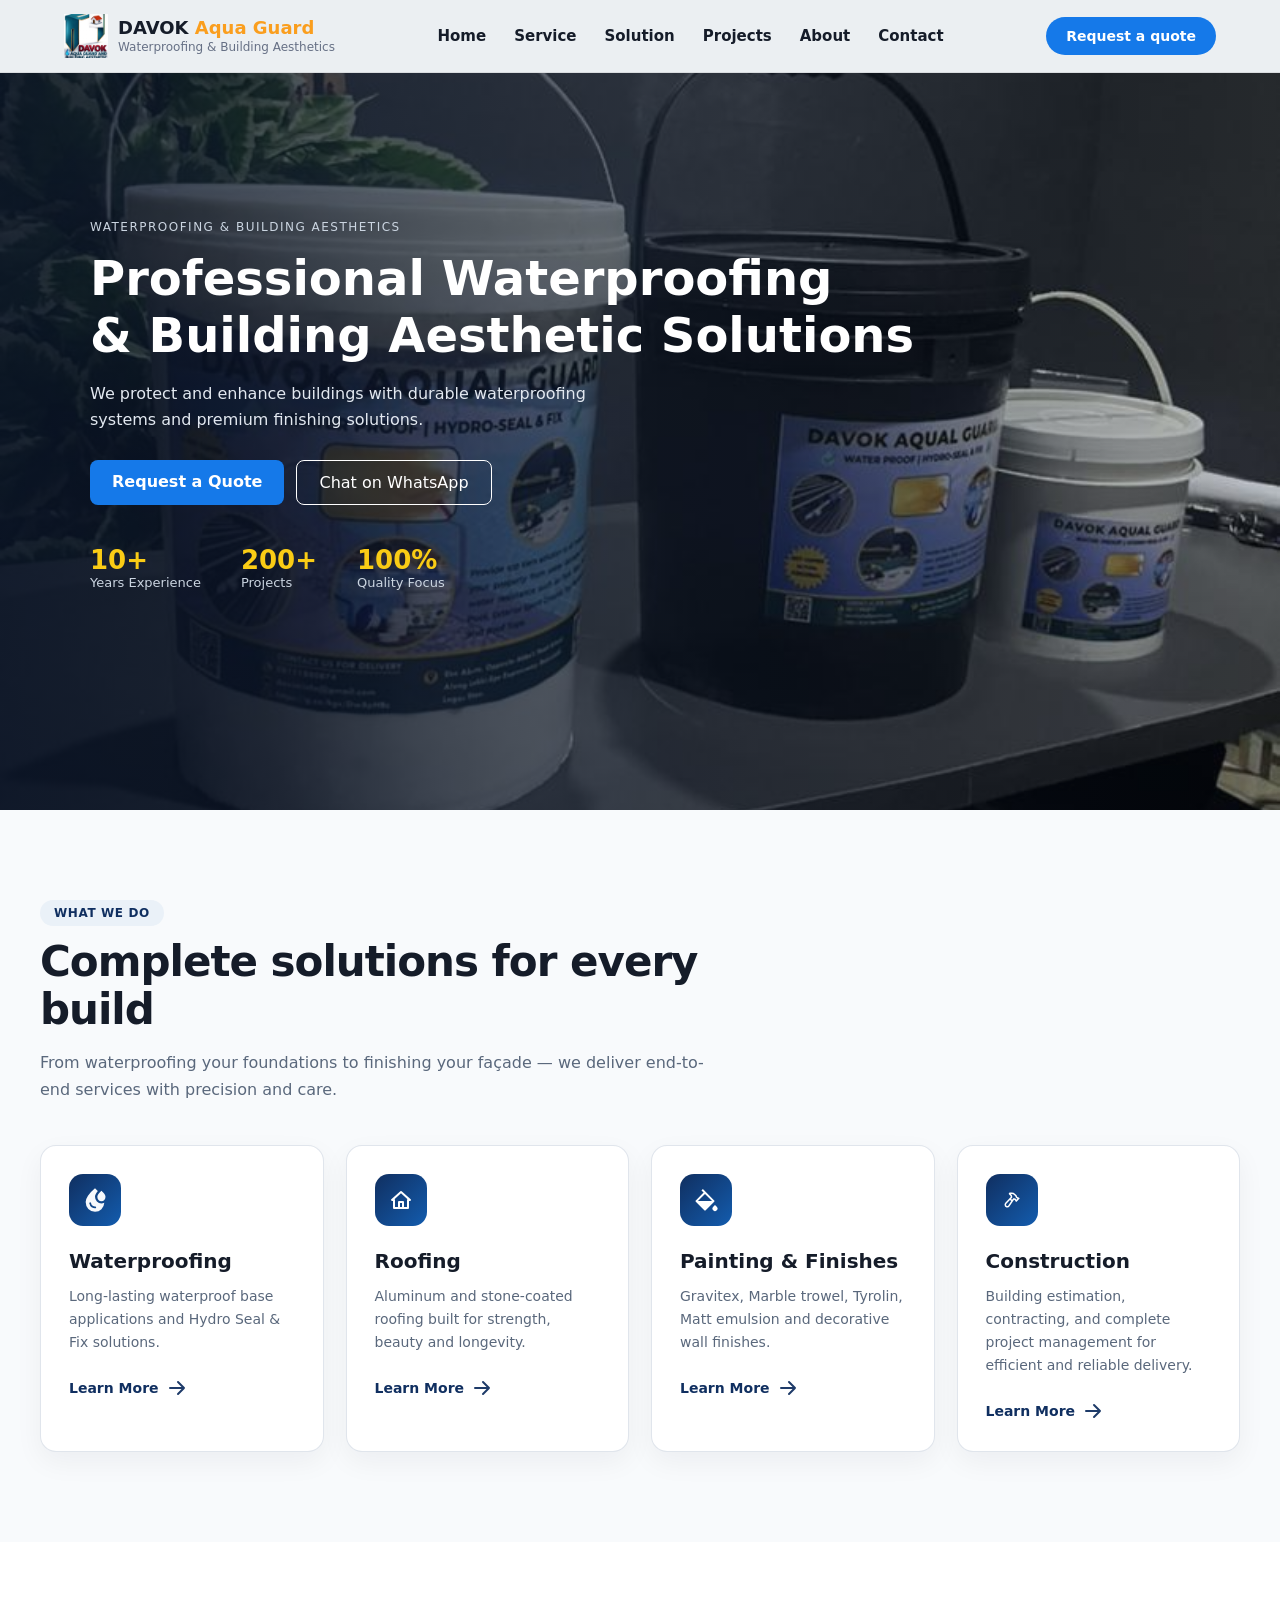
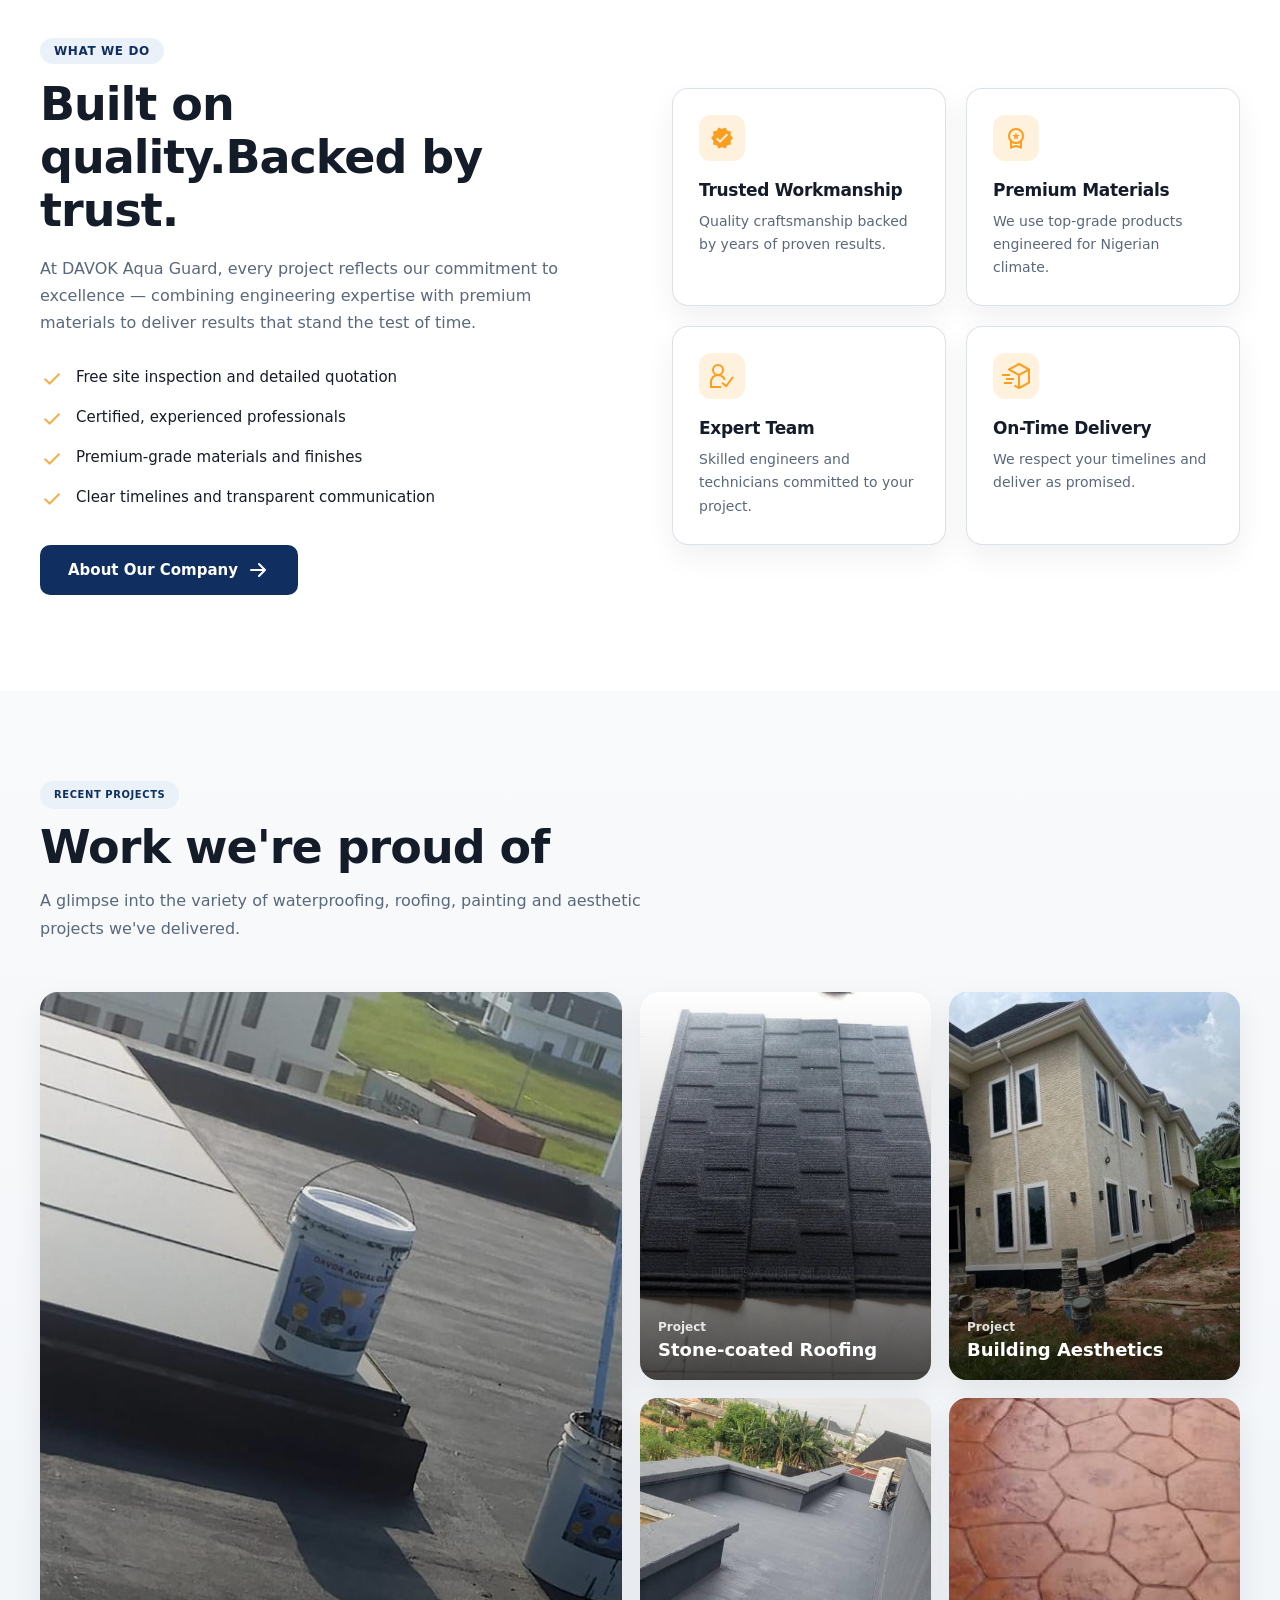
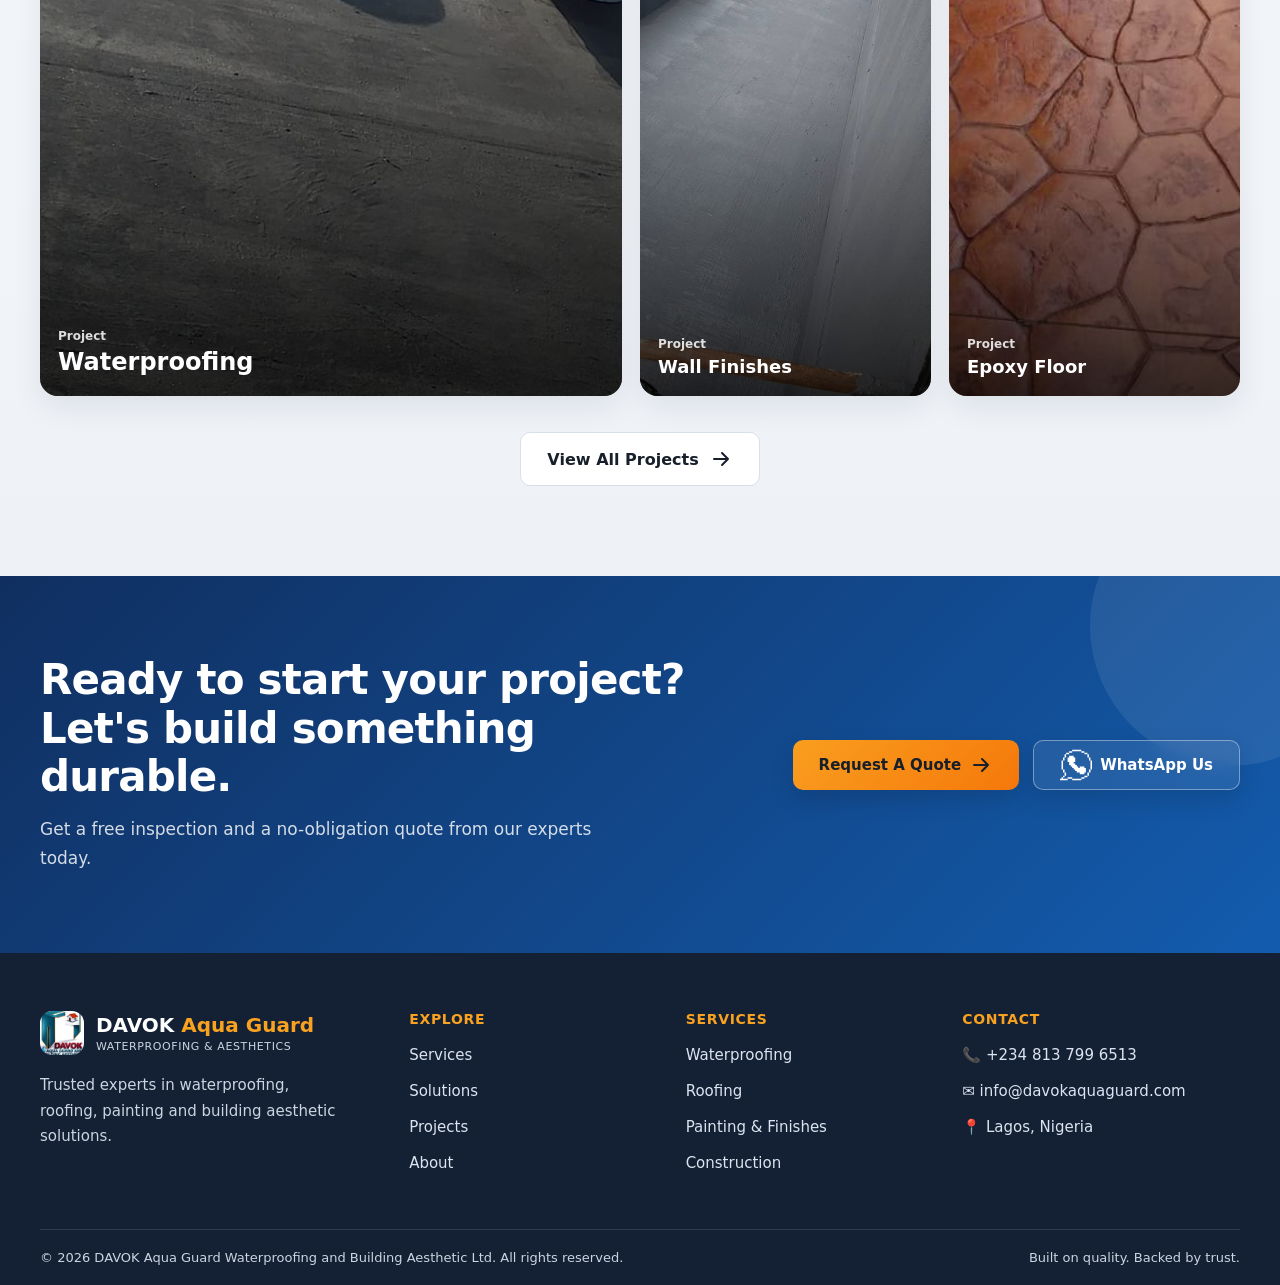
==== index.html @ 78ad9dd9 "Add files via upload" ====
<!DOCTYPE html>
<html lang="en">
<head>
    <meta charset="UTF-8">
    <meta name="viewport" content="width=device-width, initial-scale=1.0">
    <title>Davok| Home</title>
    <link rel="stylesheet" href="home.css">
</head>
<body>
   <header class="site_header">
  <div class="header_container">
    <a href="home.html" class="logo_txt">
      <div class="logo">
       <img src="img/WhatsApp Image 2026-04-27 at 08.42.19 (2).jpeg" alt="DAVOK Aqua Guard Logo">
      </div>

      <div class="txt">
        <h4>DAVOK <span>Aqua Guard</span></h4>
        <h5>Waterproofing & Building Aesthetics</h5>
      </div>
    </a>

    <nav class="nav_bar" id="navMenu">
      <a href="home.html">Home</a>
      <a href="service.html">Service</a>
      <a href="#">Solution</a>
      <a href="#">Projects</a>
      <a href="#">About</a>
      <a href="#">Contact</a>

      <a href="#" class="quote_btn mobile_quote">Request a quote</a>
    </nav>

    <a href="#" class="quote_btn desktop_quote">Request a quote</a>

    <button class="hamburger" id="hamburgerBtn">
      <span></span>
      <span></span>
      <span></span>
    </button>
  </div>
</header>
<!-- Home Page -->
<section class="hero_section">
  <div class="hero_overlay">
    <div class="hero_content">

      <p class="hero_tag">Waterproofing & Building Aesthetics</p>

      <h1>
        Professional Waterproofing <br>
        & <span>Building Aesthetic</span> Solutions
      </h1>

      <p class="hero_text">
        We protect and enhance buildings with durable waterproofing
        systems and premium finishing solutions.
      </p>

      <div class="hero_buttons">
        <a href="#" class="btn_primary">Request a Quote</a>

        <a 
          href="https://wa.me/2348111880874?text=Hello%20DAVOK%20Aqua%20Guard"
          class="btn_secondary"
          target="_blank"
        >
          Chat on WhatsApp
        </a>
      </div>

      <div class="hero_stats">
        <div>
          <h3>10+</h3>
          <p>Years Experience</p>
        </div>

        <div>
          <h3>200+</h3>
          <p>Projects</p>
        </div>

        <div>
          <h3>100%</h3>
          <p>Quality Focus</p>
        </div>
      </div>

    </div>
  </div>
</section>
<!-- What we do section -->
 <section class="w_t_d_section">
<div class="w_t_d_div">
  <div class="w_t_d_div_txt">
    <div class="wtd_original_text">
      What we do
    </div>
    <h2>Complete solutions for every build</h2>
    <p>From waterproofing your foundations to finishing your façade — we deliver end-to-end services with precision and care.</p>
  </div>
  <div class="grid_category">
    <div class="box_category_grid">
      <div class="svg_img">
         <svg xmlns="http://www.w3.org/2000/svg" width="28" height="28" viewBox="0 0 24 24">
          <path fill="#f7f9fc" d="M12 22q-3.425 0-5.712-2.35T4 13.8q0-2.5 1.988-5.437T12 2q.675.575 1.275 1.125t1.175 1.1q-.875 1-1.662 2.363T12 9.3q0 2.375 1.613 4.038T17.5 15q.65 0 1.263-.137t1.212-.463q-.2 3.275-2.45 5.438T12 22m3-10.1q-1-1.1-1-2.6q0-1.05.925-2.45T17.5 4q1.75 1.55 2.625 2.862T21 9.3q0 1.5-1 2.6T17.5 13T15 11.9M12.275 19q.3-.025.513-.238T13 18.25q0-.35-.225-.562T12.2 17.5q-1.025.075-2.175-.562t-1.45-2.313q-.05-.275-.262-.45T7.825 14q-.35 0-.575.263t-.15.612q.425 2.275 2 3.25t3.175.875"/>
        </svg>
      </div>
      <h3>Waterproofing</h3>
      <p>Long-lasting waterproof base applications and Hydro Seal & Fix solutions.</p>
      <a href="#">Learn More 
        <svg xmlns="http://www.w3.org/2000/svg" width="24" height="24" viewBox="0 0 24 24"><path fill="none" stroke="rgb(30, 59, 105)" stroke-linecap="round" stroke-linejoin="round" stroke-width="2" d="M5 12h14m-6 6l6-6m-6-6l6 6"/></svg>
      </a>
    </div>
    <!--  -->
        <div class="box_category_grid">
      <div class="svg_img">
         <svg xmlns="http://www.w3.org/2000/svg" width="20" height="20" viewBox="0 0 20 20"><path fill="#ffffff" fill-rule="evenodd" d="M1 11C.08 11-.352 9.863.336 9.253l9-8a1 1 0 0 1 1.328 0l9 8C20.352 9.863 19.92 11 19 11h-1v7a1 1 0 0 1-1 1H3a1 1 0 0 1-1-1v-7zm6 6v-5a1 1 0 0 1 1-1h4a1 1 0 0 1 1 1v5h3v-7a1 1 0 0 1 .512-.873L10 3.337l-6.512 5.79A1 1 0 0 1 4 10v7zm2 0v-4h2v4z" clip-rule="evenodd"/></svg>
      </div>
      <h3>Roofing</h3>
      <p>Aluminum and stone-coated roofing built for strength, beauty and longevity.</p>
      <a href="#">Learn More 
        <svg xmlns="http://www.w3.org/2000/svg" width="24" height="24" viewBox="0 0 24 24"><path fill="none" stroke="rgb(30, 59, 105)" stroke-linecap="round" stroke-linejoin="round" stroke-width="2" d="M5 12h14m-6 6l6-6m-6-6l6 6"/></svg>
      </a>
    </div>
    <!--  -->
        <div class="box_category_grid">
      <div class="svg_img">
         <svg xmlns="http://www.w3.org/2000/svg" width="24" height="24" viewBox="0 0 24 24"><path fill="#ffffff" d="m19.228 18.732l1.767-1.767l1.768 1.767a2.5 2.5 0 1 1-3.535 0M8.878 1.08l11.314 11.313a1 1 0 0 1 0 1.415l-8.485 8.485a1 1 0 0 1-1.414 0l-8.485-8.485a1 1 0 0 1 0-1.415l7.778-7.778l-2.122-2.121zM11 6.03L3.929 13.1H18.07z"/></svg>
      </div>
      <h3>Painting & Finishes</h3>
      <p>Gravitex, Marble trowel, Tyrolin, Matt emulsion and decorative wall finishes.</p>
      <a href="#">Learn More 
        <svg xmlns="http://www.w3.org/2000/svg" width="24" height="24" viewBox="0 0 24 24"><path fill="none" stroke="rgb(30, 59, 105)" stroke-linecap="round" stroke-linejoin="round" stroke-width="2" d="M5 12h14m-6 6l6-6m-6-6l6 6"/></svg>
      </a>
    </div>
    <!--  -->
        <div class="box_category_grid">
      <div class="svg_img">
         <svg xmlns="http://www.w3.org/2000/svg" width="16" height="16" viewBox="0 0 16 16"><g fill="none"><g clip-path="url(#SVGRVeuBdhT)"><path fill="#ffffff" fill-rule="evenodd" d="M11.245 8.884a1.3 1.3 0 0 0-.084-.347A1.25 1.25 0 0 0 10 7.75l-4.424 6.53A2.777 2.777 0 0 1 .5 12.724v-.075c0-.736.285-1.445.796-1.976L6.75 5v-.158A2.17 2.17 0 0 0 5.55 2.9l-.117-.058A1.236 1.236 0 0 1 5.986.5H7.68a5 5 0 0 1 3.535 1.464L12.75 3.5a2 2 0 0 0 2 2l1 1l-1.06 1.06l-1.38 1.38L12.25 10l-1-1q0-.06-.005-.116m-1.091-5.859l1.164 1.164a3.5 3.5 0 0 0 2.081 2.54l-.973.974A2.75 2.75 0 0 0 10 6.25h-.796l-.446.659l-.65.96l-1.098-.975l.821-.854l.419-.436v-.762A3.67 3.67 0 0 0 6.903 2h.776a3.5 3.5 0 0 1 2.475 1.025M5.969 7.976l1.29 1.146l-2.925 4.317A1.277 1.277 0 0 1 2 12.723v-.075c0-.349.135-.684.377-.936z" clip-rule="evenodd"/></g><defs><clipPath id="SVGRVeuBdhT"><path fill="#ffffff" d="M0 0h16v16H0z"/></clipPath></defs></g></svg>
      </div>
      <h3>Construction</h3>
      <p>Building estimation, contracting, and complete project management for efficient and reliable delivery.</p>
      <a href="#">Learn More 
        <svg xmlns="http://www.w3.org/2000/svg" width="24" height="24" viewBox="0 0 24 24"><path fill="none" stroke="rgb(30, 59, 105)" stroke-linecap="round" stroke-linejoin="round" stroke-width="2" d="M5 12h14m-6 6l6-6m-6-6l6 6"/></svg>
      </a>
    </div>
    <!--  -->
  </div>
</div>
 </section>
 <!-- Quality Backed By Trust Section -->
<section class="q_b_b_t_section">
  <div class="grid_container_quality">
  <div class="q_b_b_t_container">
    <div class="q_b_b_t_div_txt">
      <div class="q_b_b_t_original_text">
      What we do
    </div>
    <h2>Built on quality.Backed by trust.</h2>
    <p>At DAVOK Aqua Guard, every project reflects our commitment to excellence — combining engineering expertise with premium materials to deliver results that stand the test of time.</p>
    </div>
    <ul class="list_w_w_d">
<li><svg xmlns="http://www.w3.org/2000/svg" width="24" height="24" viewBox="0 0 24 24"><path fill="#f8ad47" d="m9.55 18l-5.7-5.7l1.425-1.425L9.55 15.15l9.175-9.175L20.15 7.4z"/></svg> <span>Free site inspection and detailed quotation</span></li>
<li><svg xmlns="http://www.w3.org/2000/svg" width="24" height="24" viewBox="0 0 24 24"><path fill="#f8ad47" d="m9.55 18l-5.7-5.7l1.425-1.425L9.55 15.15l9.175-9.175L20.15 7.4z"/></svg> <span>Certified, experienced professionals</span></li>
<li><svg xmlns="http://www.w3.org/2000/svg" width="24" height="24" viewBox="0 0 24 24"><path fill="#f8ad47" d="m9.55 18l-5.7-5.7l1.425-1.425L9.55 15.15l9.175-9.175L20.15 7.4z"/></svg> <span>Premium-grade materials and finishes</span></li>
<li><svg xmlns="http://www.w3.org/2000/svg" width="24" height="24" viewBox="0 0 24 24"><path fill="#f8ad47" d="m9.55 18l-5.7-5.7l1.425-1.425L9.55 15.15l9.175-9.175L20.15 7.4z"/></svg> <span>Clear timelines and transparent communication</span></li>
    </ul>
    <a href="#" class="w_w_d_a_tag">About Our Company 
      <svg xmlns="http://www.w3.org/2000/svg" width="24" height="24" viewBox="0 0 24 24"><path fill="none" stroke="#fff" stroke-linecap="round" stroke-linejoin="round" stroke-width="2" d="M5 12h14m-6 6l6-6m-6-6l6 6"/></svg>
    </a>
  </div>
     <!-- quality div -->
  <div class="grid_quality">
   <div class="grid_quality_box">
<div class="quality_icon">
  <svg xmlns="http://www.w3.org/2000/svg" width="24" height="24" viewBox="0 0 24 24"><path fill="#f99e1f" d="m23 12l-2.44-2.78l.34-3.68l-3.61-.82l-1.89-3.18L12 3L8.6 1.54L6.71 4.72l-3.61.81l.34 3.68L1 12l2.44 2.78l-.34 3.69l3.61.82l1.89 3.18L12 21l3.4 1.46l1.89-3.18l3.61-.82l-.34-3.68zm-13 5l-4-4l1.41-1.41L10 14.17l6.59-6.59L18 9z"/></svg>
</div>
<h3>Trusted Workmanship</h3>
<p>Quality craftsmanship backed by years of proven results.</p>
   </div>
   <!--  -->
      <div class="grid_quality_box">
<div class="quality_icon">
  <svg xmlns="http://www.w3.org/2000/svg" width="24" height="24" viewBox="0 0 24 24"><path fill="#f99e1f" d="m12 11.925l-1.7 1.3q-.15.125-.3.013t-.1-.288l.65-2.1l-1.75-1.4q-.125-.125-.075-.287T8.95 9h2.15l.65-2.05q.05-.175.25-.175t.25.175L12.9 9h2.125q.175 0 .238.163t-.063.287l-1.775 1.4l.65 2.1q.05.175-.1.288t-.3-.013zM12 21l-4.675 1.55q-.5.175-.913-.125t-.412-.8v-6.35q-.95-1.05-1.475-2.4T4 10q0-3.35 2.325-5.675T12 2t5.675 2.325T20 10q0 1.525-.525 2.875T18 15.275v6.35q0 .5-.413.8t-.912.125zm4.25-6.75Q18 12.5 18 10t-1.75-4.25T12 4T7.75 5.75T6 10t1.75 4.25T12 16t4.25-1.75M8 20.025L12 19l4 1.025v-3.1q-.875.5-1.888.788T12 18t-2.113-.288T8 16.926zm4-1.55"/></svg>
</div>
<h3>Premium Materials</h3>
<p>We use top-grade products engineered for Nigerian climate.</p>
   </div>
   <!--  -->
      <div class="grid_quality_box">
<div class="quality_icon">
  <svg xmlns="http://www.w3.org/2000/svg" width="24" height="24" viewBox="0 0 24 24"><path fill="none" stroke="#f99e1f" stroke-width="2" d="M8 11A5 5 0 1 0 8 1a5 5 0 0 0 0 10Zm6.643 4.696a6.75 6.75 0 0 0-1.62-2.673C11.772 11.76 10.013 11 8 11c-4 0-7 3-7 7v5h10m1-4.176L16.19 22L23 13"/></svg>
</div>
<h3>Expert Team</h3>
<p>Skilled engineers and technicians committed to your project.</p>
   </div>
   <!--  -->
      <div class="grid_quality_box">
<div class="quality_icon">
  <svg xmlns="http://www.w3.org/2000/svg" width="32" height="32" viewBox="0 0 32 32"><path fill="#f99e1f" d="m29.482 8.624l-10-5.5a1 1 0 0 0-.964 0l-10 5.5a1 1 0 0 0 0 1.752L18 15.591V26.31l-3.036-1.67L14 26.391l4.518 2.485a1 1 0 0 0 .964 0l10-5.5A1 1 0 0 0 30 22.5v-13a1 1 0 0 0-.518-.876M19 5.142L26.925 9.5L19 13.858L11.075 9.5Zm9 16.767l-8 4.4V15.59l8-4.4Z"/><path fill="#f99e1f" d="M10 16H2v-2h8zm2 8H4v-2h8zm2-4H6v-2h8z"/></svg>
</div>
<h3>On-Time Delivery</h3>
<p>We respect your timelines and deliver as promised.</p>
   </div>
 <!--  -->
  </div>
  </div>
</section>
<!-- Project Section Home -->
 <section class="recent_project">
  <div class="recent_project_container">

    <!-- TEXT HEADER -->
    <div class="recent_project_text_heading">
      <div class="recent_project_txt">
        <h5>Recent projects</h5>
      </div>
      <h2>Work we're proud of</h2>
      <p>
        A glimpse into the variety of waterproofing, roofing, painting and
        aesthetic projects we've delivered.
      </p>
    </div>

    <!-- PROJECT GRID -->
    <div class="project_img_present">

      <!-- BIG IMAGE -->
      <div class="project_img big">
        <img src="img/WhatsApp Image 2026-04-27 at 08.42.19.jpeg" alt="">
        <div class="txt_in_img">
          <p>Project</p>
          <h4>Waterproofing</h4>
        </div>
      </div>

      <!-- SMALL IMAGES -->
      <div class="project_img">
        <img src="img/WhatsApp Image 2026-04-27 at 08.42.18 (2).jpeg" alt="">
        <div class="txt_in_img">
          <p>Project</p>
          <h4>Stone-coated Roofing</h4>
        </div>
      </div>

      <div class="project_img">
        <img src="img/WhatsApp Image 2026-04-27 at 08.42.12 (1).jpeg" alt="">
        <div class="txt_in_img">
          <p>Project</p>
          <h4>Building Aesthetics</h4>
        </div>
      </div>

      <div class="project_img">
        <img src="img/WhatsApp Image 2026-04-27 at 08.42.16 (2).jpeg" alt="">
        <div class="txt_in_img">
          <p>Project</p>
          <h4>Wall Finishes</h4>
        </div>
      </div>

      <div class="project_img">
        <img src="img/WhatsApp Image 2026-04-27 at 08.38.57.jpeg" alt="">
        <div class="txt_in_img">
          <p>Project</p>
          <h4>Epoxy Floor</h4>
        </div>
      </div>

    </div>

    <!-- BUTTON (NOW PROPERLY CENTERED) -->
    <div class="btn_wrapper">
      <a href="#" class="v_a_projects">
        View All Projects 
        <svg xmlns="http://www.w3.org/2000/svg" width="24" height="24">
          <path fill="none" stroke="#171f2b" stroke-linecap="round" stroke-linejoin="round" stroke-width="2" d="M5 12h14m-6 6l6-6m-6-6l6 6"/>
        </svg>
      </a>
    </div>

  </div>
</section>
<!-- Ready To Start Section -->
 <section class="r_t_s_section">
<div class="r_t_s_container">
  <div class="r_t_s_txt_container">
    <h2>Ready to start your project? Let's build something durable.</h2>
    <p>Get a free inspection and a no-obligation quote from our experts today.</p>
  </div>
  <div class="r_t_s_btn_contact_container">
    <a href="#">Request A Quote
      <svg xmlns="http://www.w3.org/2000/svg" width="24" height="24" viewBox="0 0 24 24"><path fill="none" stroke="#171f2b" stroke-linecap="round" stroke-linejoin="round" stroke-width="2" d="M5 12h14m-6 6l6-6m-6-6l6 6"/></svg>
    </a>
        <a href="https://wa.me/2348111880874?text=Hello%20DAVOK%20Aqua%20Guard" class="w_s_us">
          <svg xmlns="http://www.w3.org/2000/svg" width="32" height="32" viewBox="0 0 32 32"><path fill="#171f2b" d="M30.47 11.43H32v9.14h-1.53Zm-1.52 9.14h1.52v3.05h-1.52Zm0-12.19h1.52v3.05h-1.52Zm-1.53 15.24h1.53v3.04h-1.53Zm0-18.29h1.53v3.05h-1.53Zm-3.04 21.33h3.04v1.53h-3.04Zm0-22.85h3.04v1.52h-3.04Zm0 13.71h-4.57v1.53h-1.53v-1.53h-1.52V16h-1.53v-1.53h-1.52v-1.52h1.52V8.38h-1.52V6.85H9.14v1.53H7.61v4.57h1.53V16h1.52v1.52h1.53v1.53h1.52v1.52h1.52v1.52h1.53v1.53h3.05v1.52h4.57v-1.52h1.52v-4.57h-1.52zm-3.05 10.67h3.05v1.52h-3.05Zm0-25.91h3.05v1.53h-3.05Zm-9.14 27.43h9.14v1.53h-9.14Zm0-28.95h9.14v1.52h-9.14ZM7.61 28.19h4.58v1.52H7.61ZM9.14 2.28h3.05v1.53H9.14ZM6.09 3.81h3.05v1.52H6.09Zm-3.05 25.9v-1.52H1.52v1.52H0v1.53h7.61v-1.53zm1.53-6.09h1.52v3.04H4.57Zm0-18.29h1.52v3.05H4.57ZM3.04 26.66h1.53v1.53H3.04Zm0-6.09h1.53v3.05H3.04Zm0-12.19h1.53v3.05H3.04Zm-1.52 3.05h1.52v9.14H1.52Z"/></svg>
           WhatsApp Us 
    </a>
  </div>
</div>
 </section>
 <!-- Footer -->
  <footer class="footer">
  <div class="footer_container">

    <div class="footer_brand">
      <div class="flex_logo">
        <div class="logo_img">
          <img src="img/WhatsApp Image 2026-04-27 at 08.42.19 (2).jpeg" alt="DAVOK Aqua Guard Logo">
        </div>

        <div>
          <h3>DAVOK <span>Aqua Guard</span></h3>
          <p>Waterproofing & Aesthetics</p>
        </div>
      </div>

      <p class="footer_desc">
        Trusted experts in waterproofing, roofing, painting and building aesthetic solutions.
      </p>
    </div>

    <div class="footer_col">
      <h4>Explore</h4>
      <a href="#">Services</a>
      <a href="#">Solutions</a>
      <a href="#">Projects</a>
      <a href="#">About</a>
    </div>

    <div class="footer_col">
      <h4>Services</h4>
      <a href="#">Waterproofing</a>
      <a href="#">Roofing</a>
      <a href="#">Painting & Finishes</a>
      <a href="#">Construction</a>
    </div>

    <div class="footer_col">
      <h4>Contact</h4>
      <p>📞 +234 813 799 6513</p>
      <p>✉️ info@davokaquaguard.com</p>
      <p>📍 Lagos, Nigeria</p>
    </div>

  </div>

  <div class="footer_bottom">
    <p>© 2026 DAVOK Aqua Guard Waterproofing and Building Aesthetic Ltd. All rights reserved.</p>
    <p>Built on quality. Backed by trust.</p>
  </div>
</footer>
    <script src="home.js"></script>
</body>
</html>
---- home.css ----
* {
  margin: 0;
  padding: 0;
  box-sizing: border-box;
}
html, body {
  overflow-x: hidden;
}

a {
  text-decoration: none;
  color: inherit;
}

body {
  font-family: Inter, ui-sans-serif, system-ui, sans-serif;
}

.site_header {
  width: 100%;
  position: fixed;
  top: 0;
  left: 0;
  z-index: 999;
  background: rgb(235, 239, 242);
  backdrop-filter: blur(12px);
  border-bottom: 1px solid rgba(0, 0, 0, 0.08);
}

.header_container {
  max-width: 1200px;
  margin: 0 auto;
  padding: 14px 24px;
  display: flex;
  align-items: center;
  justify-content: space-between;
}

.logo_txt {
  display: flex;
  align-items: center;
  gap: 10px;
}

.logo {
  width: 44px;
  height: 44px;
  border-radius: 50%;
  /* overflow: hidden;  */
  background: rgb(18, 69, 135); 
  display: flex;
  align-items: center;
  justify-content: center;
}

.logo img {
  width: 100%;
  height: 100%;
  object-fit: cover; 
}

.txt h4 {
  font-size: 18px;
  font-weight: 800;
  color: rgb(21, 28, 41);
  line-height: 1.1;
}

.txt h4 span {
  color: rgb(250, 158, 30);
}

.txt h5 {
  font-size: 12px;
  font-weight: 500;
  color: #667085;
  margin-top: 3px;
}

.nav_bar {
  display: flex;
  align-items: center;
  gap: 28px;
}

.nav_bar a {
  font-size: 15px;
  font-weight: 600;
  color: #151c29;
  transition: 0.3s ease;
}

.nav_bar a:hover {
  color: #1579e9;
}

.quote_btn {
  background: #1579e9;
  color: #fff;
  padding: 11px 20px;
  border-radius: 30px;
  font-size: 14px;
  font-weight: 700;
  transition: 0.3s ease;
}

.quote_btn:hover {
  background: #0f5fba;
}

.mobile_quote {
  display: none;
}

.hamburger {
  display: none;
  width: 34px;
  height: 28px;
  border: none;
  background: transparent;
  cursor: pointer;
  flex-direction: column;
  justify-content: space-between;
}

.hamburger span {
  width: 100%;
  height: 3px;
  background: #151c29;
  border-radius: 5px;
  transition: 0.3s ease;
}

/* Mobile */
@media (max-width: 900px) {
  .desktop_quote {
    display: none;
  }

  .hamburger {
    display: flex;
  }

  .nav_bar {
    position: absolute;
    top: 73px;
    left: 0;
    width: 100%;
    background: rgb(235, 239, 242);
    flex-direction: column;
    align-items: flex-start;
    gap: 0;
    padding: 20px 24px;
    border-bottom: 1px solid rgba(0, 0, 0, 0.08);
    transform: translateY(-120%);
    opacity: 0;
    pointer-events: none;
    transition: 0.3s ease;
  }

  .nav_bar.active {
    transform: translateY(0);
    opacity: 1;
    pointer-events: auto;
  }

  .nav_bar a {
    width: 100%;
    padding: 14px 0;
    border-bottom: 1px solid #eee;
  }

  .mobile_quote {
    display: inline-block;
    text-align: center;
    margin-top: 12px;
    border-bottom: none !important;
  }

  .hamburger.active span:nth-child(1) {
    transform: rotate(45deg) translate(8px, 8px);
  }

  .hamburger.active span:nth-child(2) {
    opacity: 0;
  }

  .hamburger.active span:nth-child(3) {
    transform: rotate(-45deg) translate(9px, -9px);
  }
}

@media (max-width: 480px) {
  .header_container {
    padding: 12px 16px;
  }

  .logo {
    width: 38px;
    height: 38px;
  }

  .txt h4 {
    font-size: 15px;
  }

  .txt h5 {
    font-size: 10px;
  }

  .nav_bar {
    top: 64px;
  }
}
/* Section Home Pg */
.hero_section {
  min-height: 90vh;
  background: url("img/WhatsApp Image 2026-04-29 at 21.10.46.jpeg") center/cover no-repeat;
}

.hero_overlay {
  min-height: 90vh;
  background: linear-gradient(
    to right,
    rgba(10, 20, 40, 0.85),
    rgba(10, 20, 40, 0.55),
    rgba(10, 20, 40, 0.2)
  );
  display: flex;
  align-items: center;
}

.hero_content {
  width: 90%;
  max-width: 1100px;
  margin: auto;
  color: #fff;
}

/* SMALL TOP LABEL */
.hero_tag {
  font-size: 12px;
  letter-spacing: 1.5px;
  text-transform: uppercase;
  color: #cbd5e1;
  margin-bottom: 16px;
}

/* MAIN TITLE — FIXED SIZE */
.hero_content h1 {
  font-size: clamp(32px, 4vw, 48px); 
  font-weight: 800;
  line-height: 1.2;
  margin-bottom: 16px;
}

/* SUB TEXT */
.hero_text {
  font-size: 16px;
  max-width: 520px;
  color: #e2e8f0;
  line-height: 1.6;
  margin-bottom: 28px;
}

/* BUTTONS */
.hero_buttons {
  display: flex;
  gap: 12px;
  margin-bottom: 40px;
}

.btn_primary {
  background: #1579e9;
  color: #fff;
  padding: 12px 22px;
  border-radius: 8px;
  font-weight: 600;
  transition: 0.3s;
}

.btn_primary:hover {
  background: #0f5fc0;
}

.btn_secondary {
  border: 1px solid #fff;
  padding: 12px 22px;
  border-radius: 8px;
  color: #fff;
  transition: 0.3s;
}

.btn_secondary:hover {
  background: #25d366;
  border-color: #25d366;
}

/* STATS */
.hero_stats {
  display: flex;
  gap: 40px;
}

.hero_stats h3 {
  font-size: 26px;
  color: #facc15;
}

.hero_stats p {
  font-size: 13px;
  color: #cbd5e1;
}

/* MOBILE */
@media (max-width: 768px) {
  .hero_section,
  .hero_overlay {
    min-height: 100vh;
  }

  .hero_content {
    padding-top: 60px;
  }

  .hero_buttons {
    flex-direction: column;
  }

  .btn_primary,
  .btn_secondary {
    width: 100%;
    text-align: center;
  }

  .hero_stats {
    flex-direction: column;
    gap: 16px;
  }
}
/* what we do section */
.w_t_d_section {
  background: #f8fafc;
  color: rgb(21, 28, 41);
  font-family: Inter, ui-sans-serif, system-ui, sans-serif;
  padding: 90px 0;
}

.w_t_d_div {
  width: min(100% - 40px, 1200px);
  margin: 0 auto;
}

.w_t_d_div_txt {
  max-width: 680px;
  margin-bottom: 42px;
}

.wtd_original_text {
  background: #eaf1f8;
  color: rgb(16, 47, 96);
  display: inline-block;
  font-size: 12px;
  font-weight: 700;
  letter-spacing: 0.6px;
  text-transform: uppercase;
  border-radius: 999px;
  margin-bottom: 12px;
  padding: 6px 14px;
}

.w_t_d_div_txt h2 {
  font-family: "Plus Jakarta Sans", Inter, ui-sans-serif, system-ui, sans-serif;
  font-size: clamp(28px, 4vw, 42px);
  font-weight: 800;
  letter-spacing: -1px;
  line-height: 1.15;
}

.w_t_d_div_txt p {
  color: rgb(90, 104, 124);
  font-size: 16px;
  line-height: 1.7;
  margin-top: 14px;
}

.grid_category {
  display: grid;
  grid-template-columns: repeat(4, 1fr);
  gap: 22px;
}

.box_category_grid {
  background: #fff;
  border-radius: 16px;
  border: 1px solid rgba(217, 223, 232, 0.8);
  box-shadow: 0 10px 28px rgba(15, 23, 42, 0.05);
  padding: 28px;
  transition: 0.3s ease;
}

.box_category_grid:hover {
  transform: translateY(-6px);
  box-shadow: 0 18px 40px rgba(15, 23, 42, 0.1);
  border-color: rgba(21, 121, 233, 0.35);
}

.svg_img {
  width: 52px;
  height: 52px;
  display: grid;
  place-items: center;
  background: linear-gradient(135deg, rgb(16, 47, 96), rgb(19, 92, 174));
  border-radius: 14px;
  margin-bottom: 22px;
}

.box_category_grid h3 {
  font-family: "Plus Jakarta Sans", Inter, ui-sans-serif, system-ui, sans-serif;
  font-size: 20px;
  font-weight: 700;
  line-height: 1.35;
  margin-bottom: 10px;
}

.box_category_grid p {
  color: rgb(90, 104, 124);
  font-size: 14px;
  line-height: 1.65;
}

.box_category_grid a {
  display: inline-flex;
  align-items: center;
  gap: 6px;
  color: rgb(16, 47, 96);
  margin-top: 22px;
  font-weight: 700;
  font-size: 14px;
  transition: 0.3s ease;
}

.box_category_grid a svg {
  transition: 0.3s ease;
}

.box_category_grid a:hover {
  color: #1579e9;
}

.box_category_grid a:hover svg {
  transform: translateX(4px);
}

/* Tablet */
@media (max-width: 1100px) {
  .grid_category {
    grid-template-columns: repeat(2, 1fr);
  }
}

/* Mobile */
@media (max-width: 650px) {
  .w_t_d_section {
    padding: 65px 0;
  }

  .w_t_d_div {
    width: min(100% - 28px, 1200px);
  }

  .w_t_d_div_txt {
    margin-bottom: 30px;
  }

  .grid_category {
    grid-template-columns: 1fr;
    gap: 18px;
  }

  .box_category_grid {
    padding: 24px;
  }

  .svg_img {
    width: 48px;
    height: 48px;
  }
}
/* Quality Backed By Trust Section */
.q_b_b_t_section {
  /* background: linear-gradient(180deg, #f9fafb 0%, #eef2f7 100%); */
  padding: 96px 0;
  font-family: Inter, ui-sans-serif, system-ui, sans-serif;
}

.grid_container_quality {
  width: min(100% - 40px, 1200px);
  margin: 0 auto;
  display: grid;
  grid-template-columns: 1fr 1fr;
  align-items: center;
  gap: 64px;
}

.q_b_b_t_container {
  padding: 0;
}

.q_b_b_t_original_text {
  background: #eaf1f8;
  color: rgb(16, 47, 96);
  display: inline-block;
  font-size: 12px;
  font-weight: 700;
  letter-spacing: 0.6px;
  text-transform: uppercase;
  border-radius: 999px;
  margin-bottom: 14px;
  padding: 6px 14px;
}

.q_b_b_t_div_txt h2 {
  color: #151c29;
  font-family: "Plus Jakarta Sans", Inter, ui-sans-serif, system-ui, sans-serif;
  font-size: clamp(30px, 4vw, 46px);
  font-weight: 800;
  line-height: 1.15;
  letter-spacing: -1px;
  max-width: 560px;
}

.q_b_b_t_div_txt p {
  font-size: 16px;
  color: rgb(90, 104, 124);
  line-height: 1.7;
  margin-top: 18px;
  max-width: 560px;
}

.list_w_w_d {
  margin-top: 28px;
  list-style: none;
  display: grid;
  gap: 14px;
}

.list_w_w_d li {
  display: flex;
  align-items: flex-start;
  gap: 12px;
  color: rgb(21, 28, 41);
  font-size: 15px;
  line-height: 1.6;
}

.list_w_w_d li svg {
  flex-shrink: 0;
  margin-top: 2px;
}

.w_w_d_a_tag {
  display: inline-flex;
  align-items: center;
  justify-content: center;
  gap: 8px;
  margin-top: 34px;
  padding: 13px 28px;
  color: #fff;
  background: rgb(16, 47, 96);
  border-radius: 10px;
  font-size: 15px;
  font-weight: 700;
  transition: 0.3s ease;
}

.w_w_d_a_tag:hover {
  background: #1579e9;
  transform: translateY(-3px);
}

.w_w_d_a_tag svg {
  transition: 0.3s ease;
}

.w_w_d_a_tag:hover svg {
  transform: translateX(4px);
}

/* RIGHT GRID */
.grid_quality {
  display: grid;
  grid-template-columns: repeat(2, 1fr);
  gap: 20px;
}

.grid_quality_box {
  background: #fff;
  border: 1px solid rgba(217, 223, 232, 0.9);
  box-shadow: 0 12px 30px rgba(15, 23, 42, 0.06);
  color: rgb(21, 28, 41);
  padding: 26px;
  border-radius: 16px;
  transition: 0.3s ease;
}

.grid_quality_box:hover {
  transform: translateY(-6px);
  box-shadow: 0 18px 45px rgba(15, 23, 42, 0.1);
  border-color: rgba(249, 158, 31, 0.5);
}

.quality_icon {
  display: grid;
  place-items: center;
  background: rgba(249, 158, 31, 0.15);
  border-radius: 12px;
  margin-bottom: 18px;
  height: 46px;
  width: 46px;
}

.grid_quality_box h3 {
  font-family: "Plus Jakarta Sans", Inter, ui-sans-serif, system-ui, sans-serif;
  font-size: 17px;
  font-weight: 700;
  letter-spacing: -0.3px;
  line-height: 1.35;
  margin-bottom: 8px;
}

.grid_quality_box p {
  color: rgb(90, 104, 124);
  font-size: 14px;
  line-height: 1.65;
}

/* TABLET */
@media (max-width: 1000px) {
  .grid_container_quality {
    grid-template-columns: 1fr;
    gap: 44px;
  }

  .q_b_b_t_div_txt h2,
  .q_b_b_t_div_txt p {
    max-width: 720px;
  }
}

/* MOBILE */
@media (max-width: 650px) {
  .q_b_b_t_section {
    padding: 70px 0;
  }

  .grid_container_quality {
    width: min(100% - 28px, 1200px);
    gap: 36px;
  }

  .q_b_b_t_div_txt h2 {
    font-size: 30px;
  }

  .q_b_b_t_div_txt p {
    font-size: 15px;
  }

  .grid_quality {
    grid-template-columns: repeat(2,1fr);
  }

  .grid_quality_box {
    padding: 24px;
  }

  .w_w_d_a_tag {
    width: 100%;
  }
}
/* Recent Project Home Section */
.recent_project {
  background: linear-gradient(180deg, #f9fafb 0%, #eef2f7 100%);
  padding: 90px 0;
  font-family: Inter, ui-sans-serif, system-ui, sans-serif;
}

.recent_project_container {
  width: min(100% - 40px, 1200px);
  margin: 0 auto;
}

.recent_project_text_heading {
  max-width: 760px;
  margin-bottom: 50px;
}

.recent_project_txt {
  background: #eaf1f8;
  color: rgb(16, 47, 96);
  display: inline-block;
  font-size: 12px;
  font-weight: 700;
  letter-spacing: 0.6px;
  line-height: 16px;
  margin-bottom: 12px;
  padding: 6px 14px;
  border-radius: 999px;
  text-transform: uppercase;
}

.recent_project_text_heading h2 {
  color: rgb(21, 28, 41);
  font-family: "Plus Jakarta Sans", Inter, ui-sans-serif, system-ui, sans-serif;
  font-size: clamp(30px, 4vw, 46px);
  font-weight: 800;
  letter-spacing: -1px;
  line-height: 1.15;
}

.recent_project_text_heading p {
  color: rgb(90, 104, 124);
  font-size: 16px;
  line-height: 1.7;
  margin-top: 14px;
  max-width: 650px;
}

/* PROJECT GRID */
.project_img_present {
  display: grid;
  grid-template-columns: 2fr 1fr 1fr;
  gap: 18px;
}

.project_img {
  position: relative;
  min-height: 240px;
  overflow: hidden;
  border-radius: 18px;
  background: #d9dfe8;
  box-shadow: 0 12px 30px rgba(15, 23, 42, 0.08);
}

.project_img.big {
  grid-row: span 2;
  min-height: 520px;
}

.project_img img {
  width: 100%;
  height: 100%;
  object-fit: cover;
  display: block;
  transition: 0.45s ease;
}

.project_img::after {
  content: "";
  position: absolute;
  inset: 0;
  background: linear-gradient(
    to top,
    rgba(0, 0, 0, 0.72),
    rgba(0, 0, 0, 0.18),
    transparent
  );
  z-index: 1;
}

.txt_in_img {
  position: absolute;
  left: 18px;
  right: 18px;
  bottom: 18px;
  color: #fff;
  z-index: 2;
}

.txt_in_img p {
  font-size: 12px;
  font-weight: 600;
  opacity: 0.85;
  margin-bottom: 4px;
}

.txt_in_img h4 {
  font-size: 18px;
  font-weight: 800;
  line-height: 1.3;
}

.project_img.big .txt_in_img h4 {
  font-size: 24px;
}

.project_img:hover img {
  transform: scale(1.06);
}

/* BUTTON */
.v_a_projects {
  width: fit-content;
  margin: 36px auto 0;
  display: flex;
  align-items: center;
  justify-content: center;
  gap: 10px;
  background: #fff;
  color: #171f2b;
  border: 1px solid rgb(217, 223, 232);
  border-radius: 10px;
  padding: 14px 26px;
  font-weight: 700;
  transition: 0.3s ease;
}

.v_a_projects svg {
  transition: 0.3s ease;
}

.v_a_projects:hover {
  background: rgb(16, 47, 96);
  color: #fff;
  border-color: rgb(16, 47, 96);
  transform: translateY(-3px);
}

.v_a_projects:hover svg path {
  stroke: #fff;
}

.v_a_projects:hover svg {
  transform: translateX(4px);
}

/* TABLET */
@media (max-width: 950px) {
  .recent_project {
    padding: 75px 0;
  }

  .project_img_present {
    grid-template-columns: repeat(2, 1fr);
  }

  .project_img.big {
    grid-column: span 2;
    grid-row: auto;
    min-height: 380px;
  }

  .project_img {
    min-height: 260px;
  }
}

/* MOBILE */
@media (max-width: 600px) {
  .recent_project {
    padding: 65px 0;
  }

  .recent_project_container {
    width: min(100% - 28px, 1200px);
  }

  .recent_project_text_heading {
    margin-bottom: 32px;
  }

  .recent_project_text_heading h2 {
    font-size: 30px;
  }

  .recent_project_text_heading p {
    font-size: 15px;
  }

  /* ✅ 2 BY 2 GRID */
  .project_img_present {
    grid-template-columns: repeat(2, 1fr);
    gap: 14px;
  }

  /* make big image behave like others */
  .project_img.big {
    grid-column: span 2; /* still full width at top */
    min-height: 260px;
  }

  .project_img {
    min-height: 180px;
  }

  .project_img.big .txt_in_img h4 {
    font-size: 20px;
  }

  .v_a_projects {
    width: 100%;
  }
}
/* Ready To Start Section Styling */
.r_t_s_section {
  background: linear-gradient(135deg, rgb(16, 47, 96), rgb(19, 92, 174));
  font-family: Inter, ui-sans-serif, system-ui, sans-serif;
  padding: 80px 0;
  position: relative;
  overflow: hidden;
  color: #fff;
}

.r_t_s_section::before {
  content: "";
  position: absolute;
  width: 280px;
  height: 280px;
  right: -90px;
  top: -90px;
  background: rgba(255, 255, 255, 0.08);
  border-radius: 50%;
}

.r_t_s_container {
  width: min(100% - 40px, 1200px);
  margin: 0 auto;
  display: grid;
  grid-template-columns: 1.3fr 1fr;
  align-items: center;
  gap: 40px;
  position: relative;
  z-index: 2;
}

.r_t_s_txt_container {
  max-width: 680px;
}

.r_t_s_txt_container h2 {
  font-family: "Plus Jakarta Sans", Inter, ui-sans-serif, system-ui, sans-serif;
  font-size: clamp(28px, 4vw, 42px);
  font-weight: 800;
  letter-spacing: -0.8px;
  line-height: 1.15;
  color: #fff;
}

.r_t_s_txt_container p {
  color: rgba(255, 255, 255, 0.82);
  font-size: 17px;
  line-height: 1.7;
  margin-top: 14px;
  max-width: 560px;
}

.r_t_s_btn_contact_container {
  display: flex;
  justify-content: flex-end;
  gap: 14px;
  flex-wrap: wrap;
}

.r_t_s_btn_contact_container a {
  height: 50px;
  padding: 0 26px;
  display: inline-flex;
  align-items: center;
  justify-content: center;
  gap: 8px;
  border-radius: 10px;
  font-size: 15px;
  font-weight: 700;
  box-shadow: 0 10px 24px rgba(0, 0, 0, 0.12);
  transition: 0.3s ease;
}

.r_t_s_btn_contact_container a:first-child {
  background: linear-gradient(135deg, rgb(249, 158, 31), rgb(245, 120, 10));
  color: #171f2b;
}

.r_t_s_btn_contact_container a:first-child:hover {
  transform: translateY(-3px);
  box-shadow: 0 14px 30px rgba(0, 0, 0, 0.18);
}

.w_s_us {
  background: rgba(255, 255, 255, 0.08) !important;
  color: #fff;
  backdrop-filter: blur(8px);
  border: 1px solid rgba(255, 255, 255, 0.38);
}

.w_s_us svg path {
  fill: #fff;
}

.w_s_us:hover {
  background: rgba(255, 255, 255, 0.18) !important;
  transform: translateY(-3px);
}

/* Tablet */
@media (max-width: 900px) {
  .r_t_s_section {
    padding: 70px 0;
  }

  .r_t_s_container {
    grid-template-columns: 1fr;
    text-align: center;
  }

  .r_t_s_txt_container,
  .r_t_s_txt_container p {
    margin-left: auto;
    margin-right: auto;
  }

  .r_t_s_btn_contact_container {
    justify-content: center;
  }
}

/* Mobile */
@media (max-width: 600px) {
  .r_t_s_section {
    padding: 60px 0;
  }

  .r_t_s_container {
    width: min(100% - 28px, 1200px);
    gap: 30px;
  }

  .r_t_s_txt_container h2 {
    font-size: 28px;
  }

  .r_t_s_txt_container p {
    font-size: 15px;
  }

  .r_t_s_btn_contact_container {
    flex-direction: column;
  }

  .r_t_s_btn_contact_container a {
    width: 100%;
  }
}
/* Footer */
.footer {
  background: #142034;
  color: #fff;
  font-family: Inter, ui-sans-serif, system-ui, sans-serif;
}

.footer_container {
  width: min(100% - 40px, 1200px);
  margin: 0 auto;
  display: grid;
  grid-template-columns: 1.4fr 1fr 1fr 1.2fr;
  gap: 45px;
  padding: 58px 0 42px;
}

.flex_logo {
  display: flex;
  align-items: center;
  gap: 12px;
  margin-bottom: 18px;
}

.logo_img {
  width: 44px;
  height: 44px;
  border-radius: 12px;
  background: #1e3b69;
  display: flex;
  align-items: center;
  justify-content: center;
  overflow: hidden;
}

.logo_img img {
  width: 100%;
  height: 100%;
  object-fit: cover;
}

.footer_brand h3 {
  font-size: 20px;
  font-weight: 800;
  line-height: 1.1;
}

.footer_brand h3 span {
  color: #f9a21f;
}

.footer_brand .flex_logo p {
  font-size: 11px;
  text-transform: uppercase;
  letter-spacing: 0.6px;
  color: #cbd5e1;
  margin-top: 4px;
}

.footer_desc {
  max-width: 300px;
  color: #cbd5e1;
  font-size: 15px;
  line-height: 1.7;
}

.footer_col h4 {
  color: #f9a21f;
  font-size: 14px;
  text-transform: uppercase;
  margin-bottom: 16px;
  letter-spacing: 0.7px;
}

.footer_col a,
.footer_col p {
  display: block;
  color: #dbe4ef;
  font-size: 15px;
  font-weight: 500;
  margin-bottom: 12px;
  line-height: 1.6;
}

.footer_col a {
  transition: 0.3s ease;
}

.footer_col a:hover {
  color: #f9a21f;
  transform: translateX(4px);
}

.footer_bottom {
  width: min(100% - 40px, 1200px);
  margin: 0 auto;
  padding: 20px 0;
  border-top: 1px solid rgba(255, 255, 255, 0.12);
  display: flex;
  justify-content: space-between;
  gap: 16px;
}

.footer_bottom p {
  color: #cbd5e1;
  font-size: 13px;
}

/* Tablet */
@media (max-width: 900px) {
  .footer_container {
    grid-template-columns: repeat(2, 1fr);
  }

  .footer_bottom {
    flex-direction: column;
  }
}

/* Mobile */
@media (max-width: 600px) {
  .footer_container {
    width: min(100% - 28px, 1200px);
    grid-template-columns: 1fr;
    gap: 32px;
    padding: 48px 0 34px;
  }

  .footer_bottom {
    width: min(100% - 28px, 1200px);
  }
}
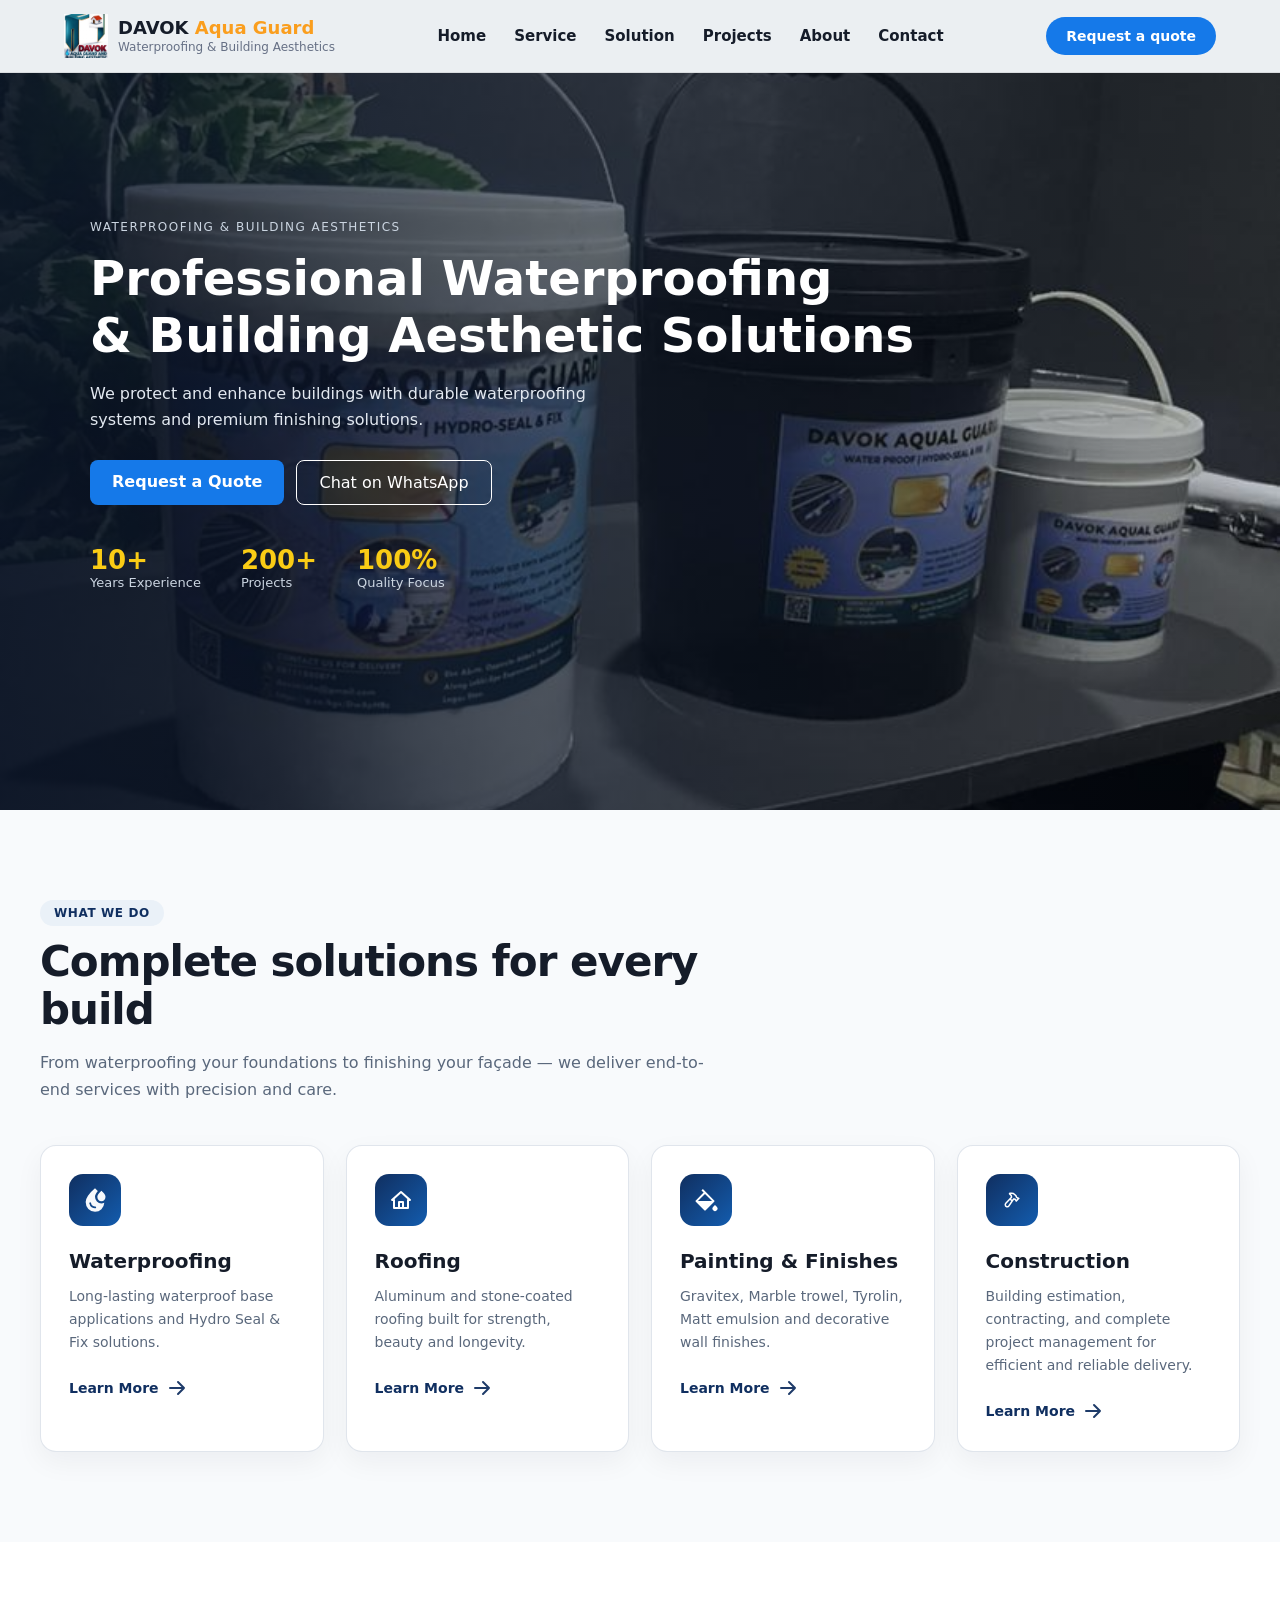
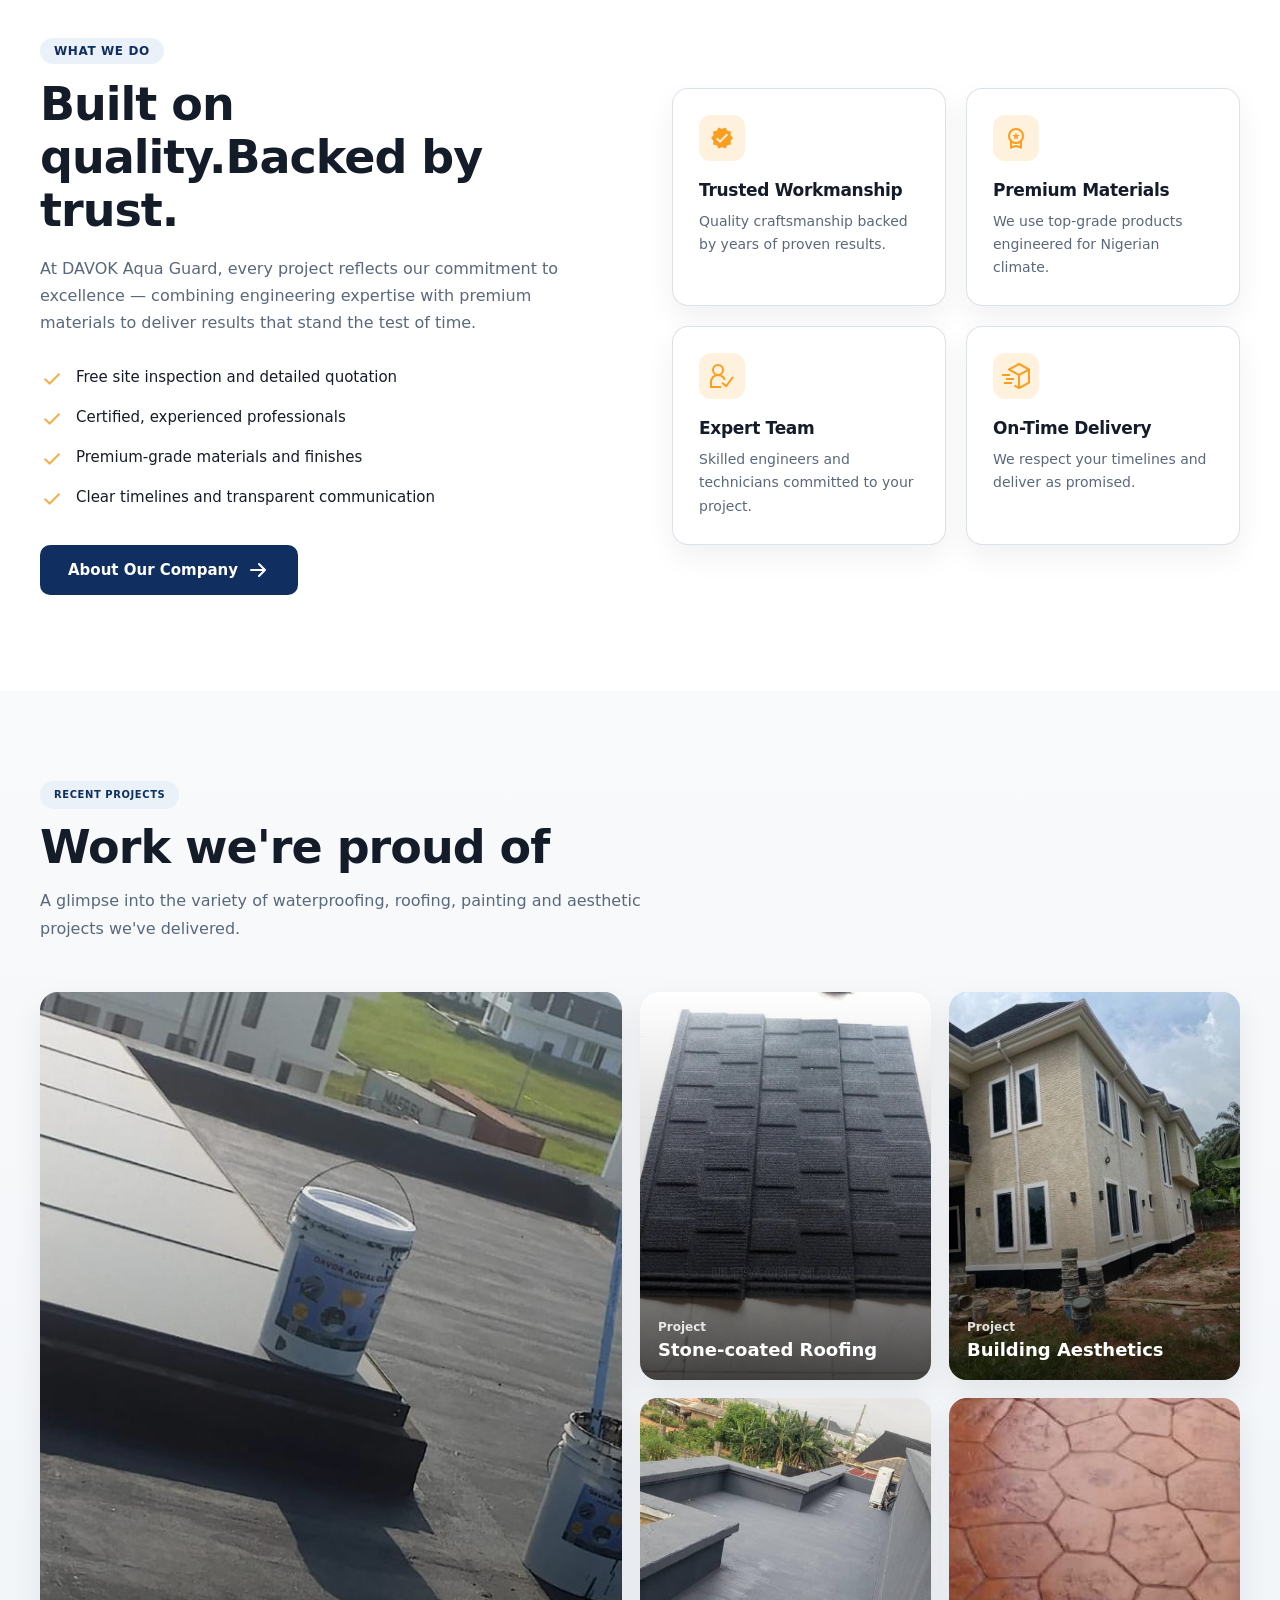
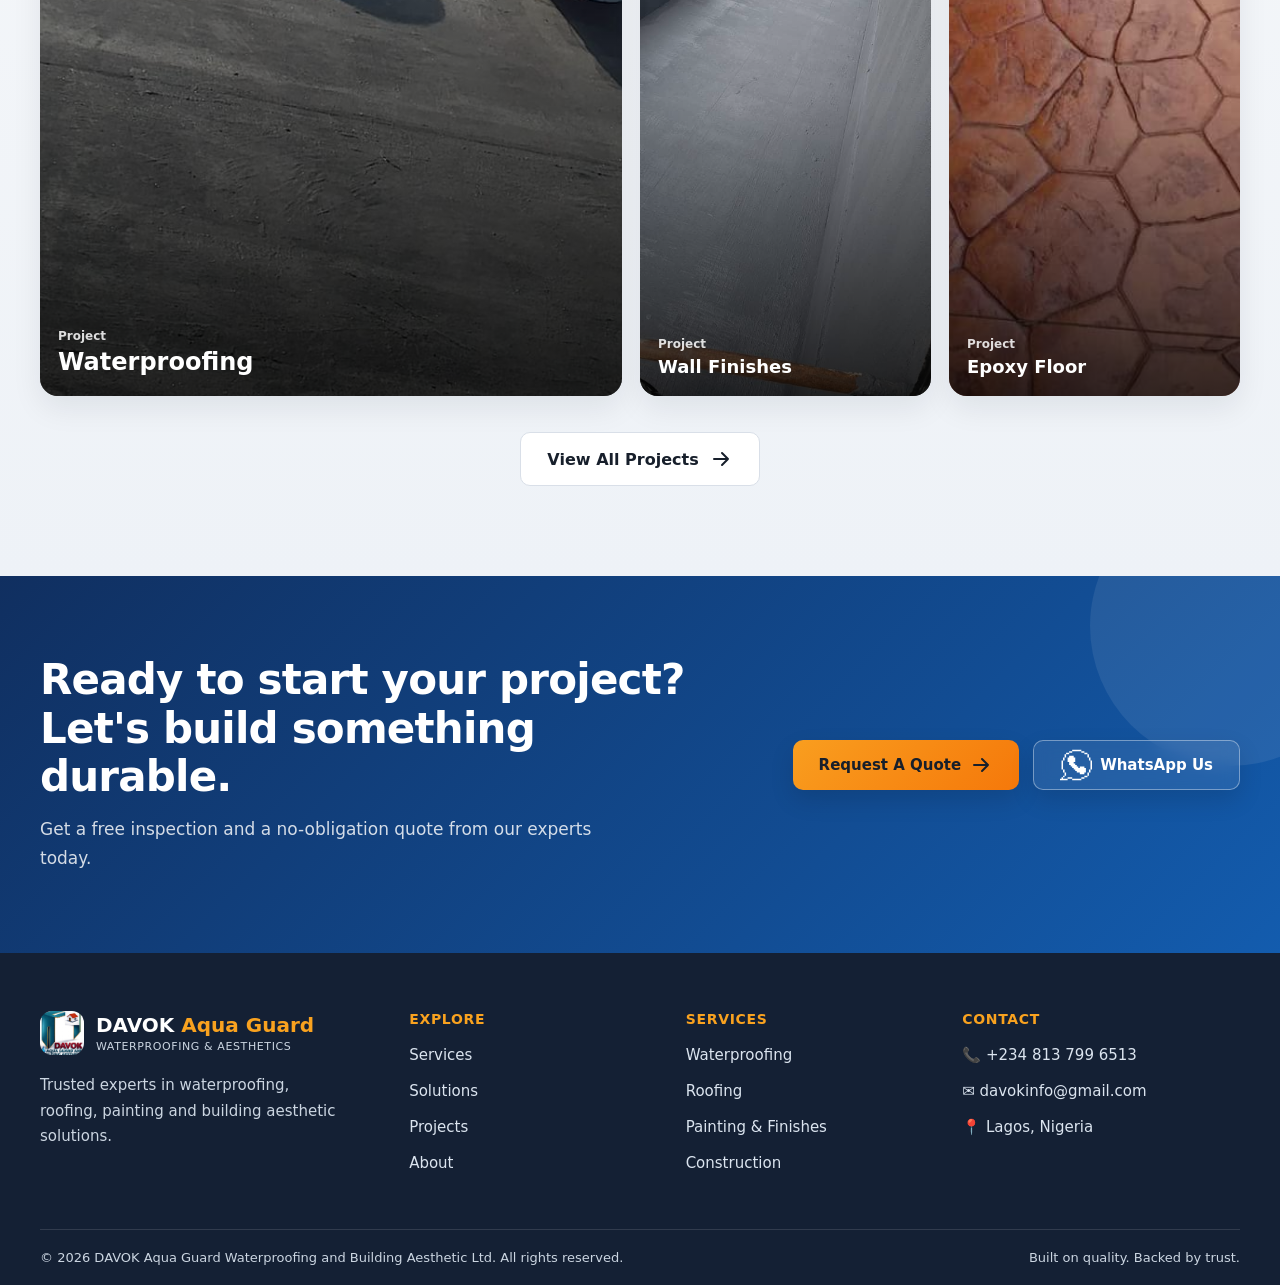
==== commit e9951941: "Add files via upload" ====
--- a/index.html
+++ b/index.html
@@ -3,7 +3,7 @@
 <head>
     <meta charset="UTF-8">
     <meta name="viewport" content="width=device-width, initial-scale=1.0">
-    <title>Davok| Home</title>
+    <title>Home | Davok Aqua Guard</title>
     <link rel="stylesheet" href="home.css">
 </head>
 <body>
@@ -23,10 +23,10 @@
     <nav class="nav_bar" id="navMenu">
       <a href="home.html">Home</a>
       <a href="service.html">Service</a>
-      <a href="#">Solution</a>
-      <a href="#">Projects</a>
-      <a href="#">About</a>
-      <a href="#">Contact</a>
+      <a href="solution.html">Solution</a>
+      <a href="project.html">Projects</a>
+      <a href="about.html">About</a>
+      <a href="contact.html">Contact</a>
 
       <a href="#" class="quote_btn mobile_quote">Request a quote</a>
     </nav>
@@ -323,24 +323,24 @@
 
     <div class="footer_col">
       <h4>Explore</h4>
-      <a href="#">Services</a>
-      <a href="#">Solutions</a>
-      <a href="#">Projects</a>
-      <a href="#">About</a>
+      <a href="service.html">Services</a>
+      <a href="solution.html">Solutions</a>
+      <a href="project.html">Projects</a>
+      <a href="about.html">About</a>
     </div>
 
     <div class="footer_col">
       <h4>Services</h4>
-      <a href="#">Waterproofing</a>
-      <a href="#">Roofing</a>
-      <a href="#">Painting & Finishes</a>
-      <a href="#">Construction</a>
+      <a href="service.html">Waterproofing</a>
+      <a href="service.html">Roofing</a>
+      <a href="service.html">Painting & Finishes</a>
+      <a href="service.html">Construction</a>
     </div>
 
     <div class="footer_col">
       <h4>Contact</h4>
       <p>📞 +234 813 799 6513</p>
-      <p>✉️ info@davokaquaguard.com</p>
+      <p>✉️ davokinfo@gmail.com</p>
       <p>📍 Lagos, Nigeria</p>
     </div>
 
--- a/home.css
+++ b/home.css
@@ -334,11 +334,25 @@
   }
 
   .hero_stats {
-    flex-direction: column;
-    gap: 16px;
-  }
-}
-/* what we do section */
+    flex-direction: row;
+    justify-content: space-between;
+    gap: 12px;
+    flex-wrap: nowrap;
+  }
+
+  .hero_stats div {
+    flex: 1;
+  }
+
+  .hero_stats h3 {
+    font-size: 24px;
+  }
+
+  .hero_stats p {
+    font-size: 12px;
+    line-height: 1.3;
+  }
+}/* what we do section */
 .w_t_d_section {
   background: #f8fafc;
   color: rgb(21, 28, 41);
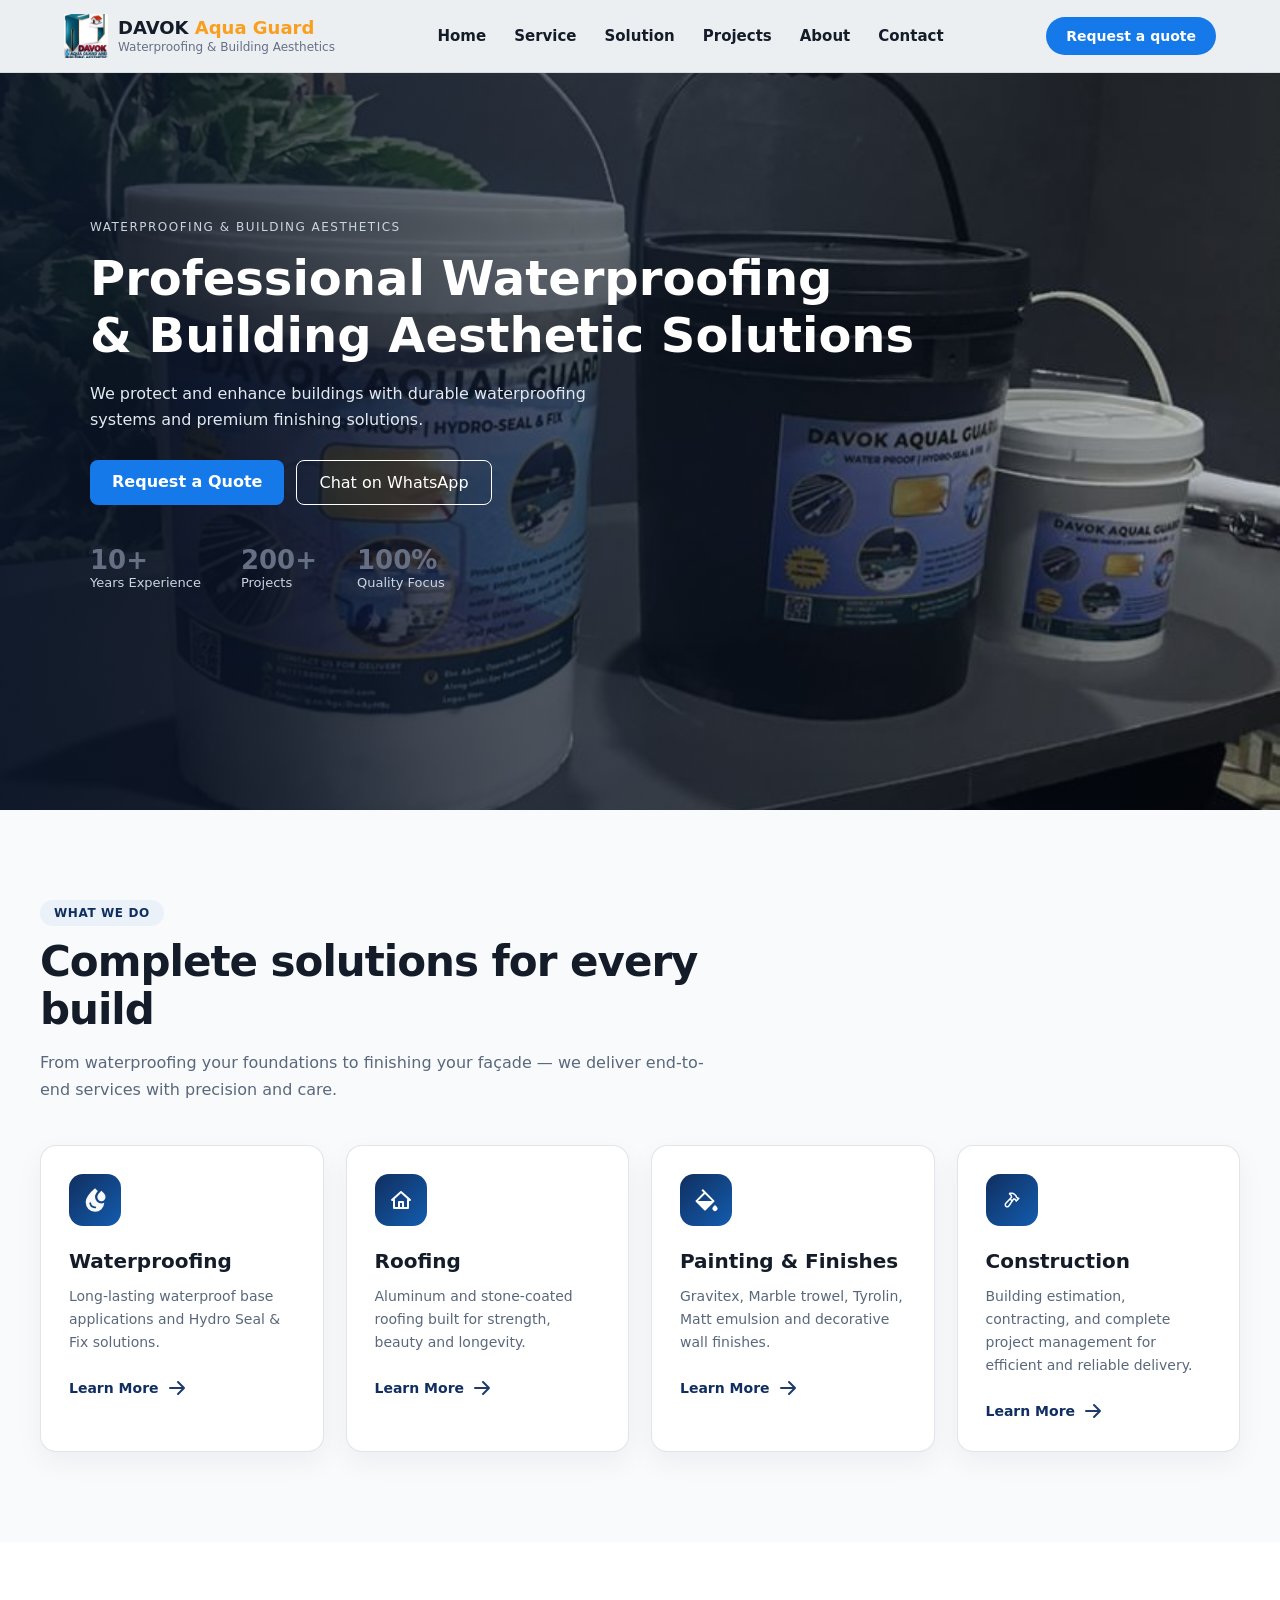
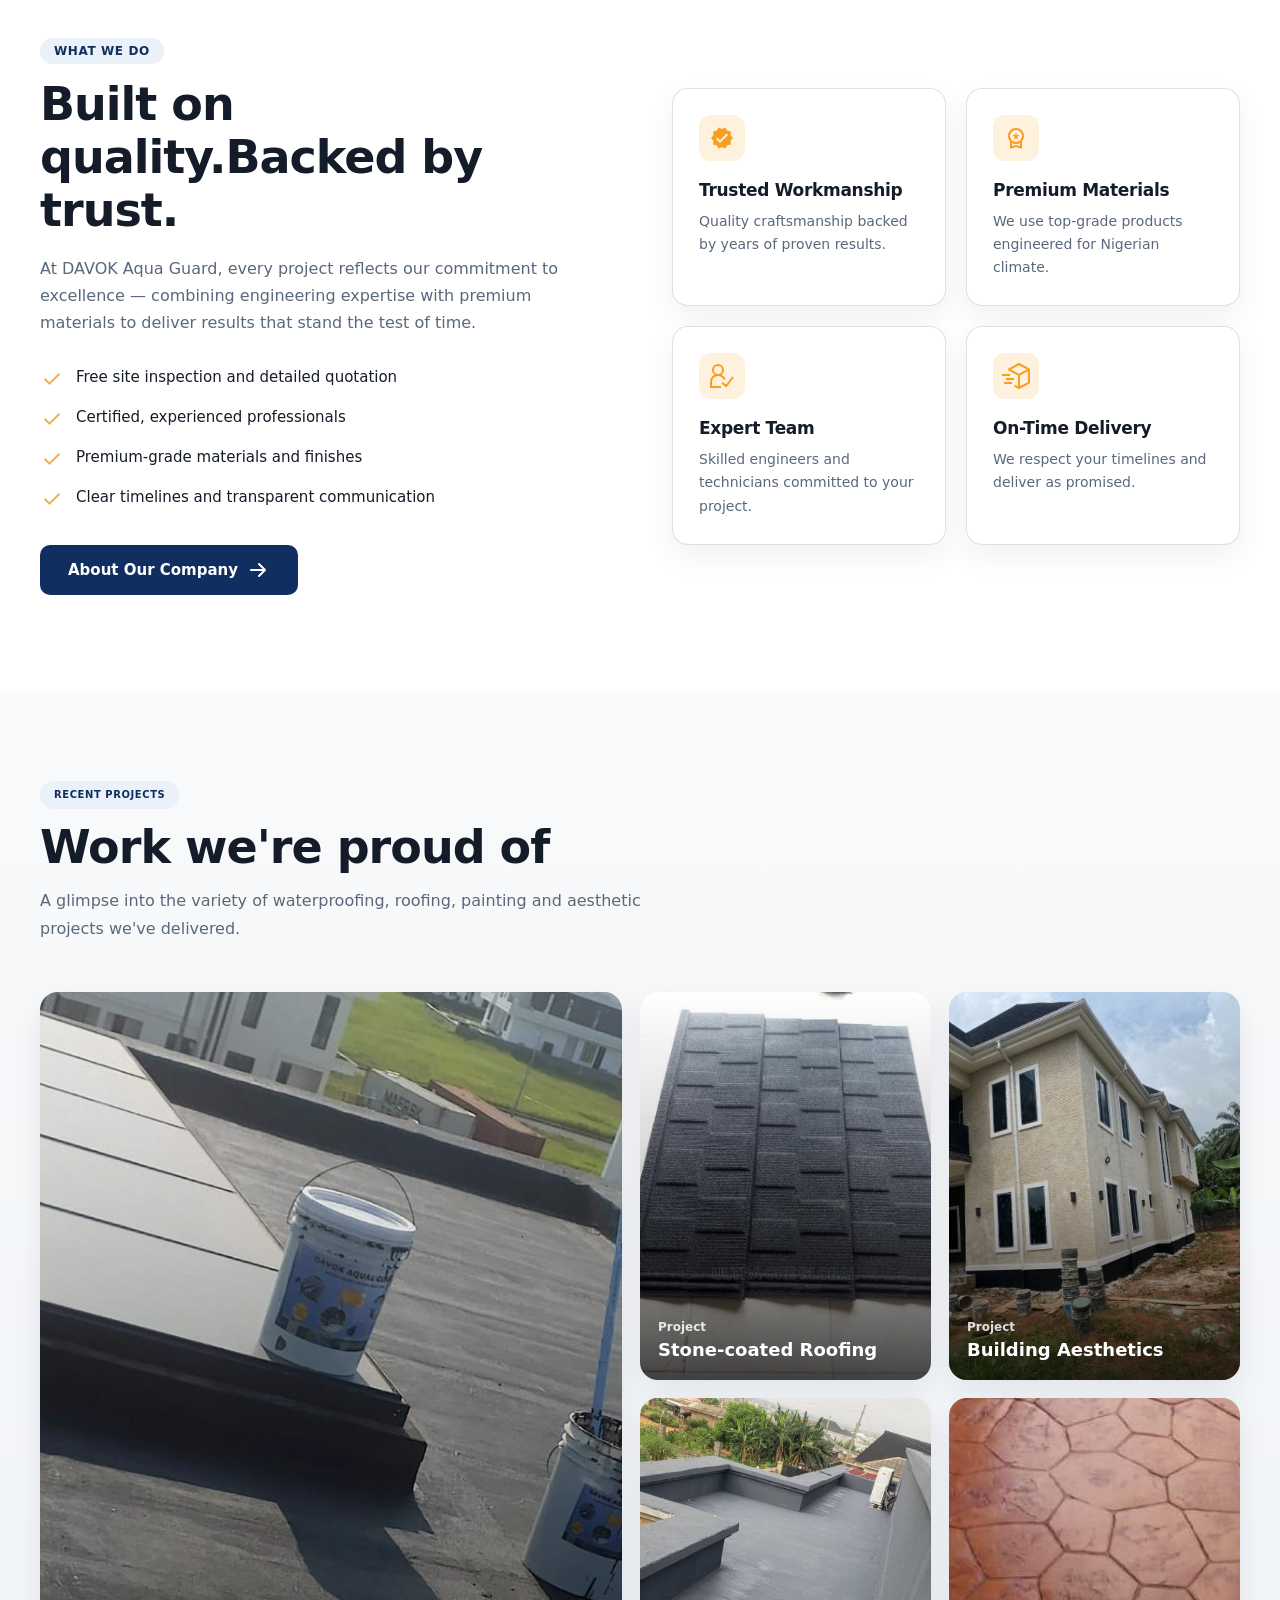
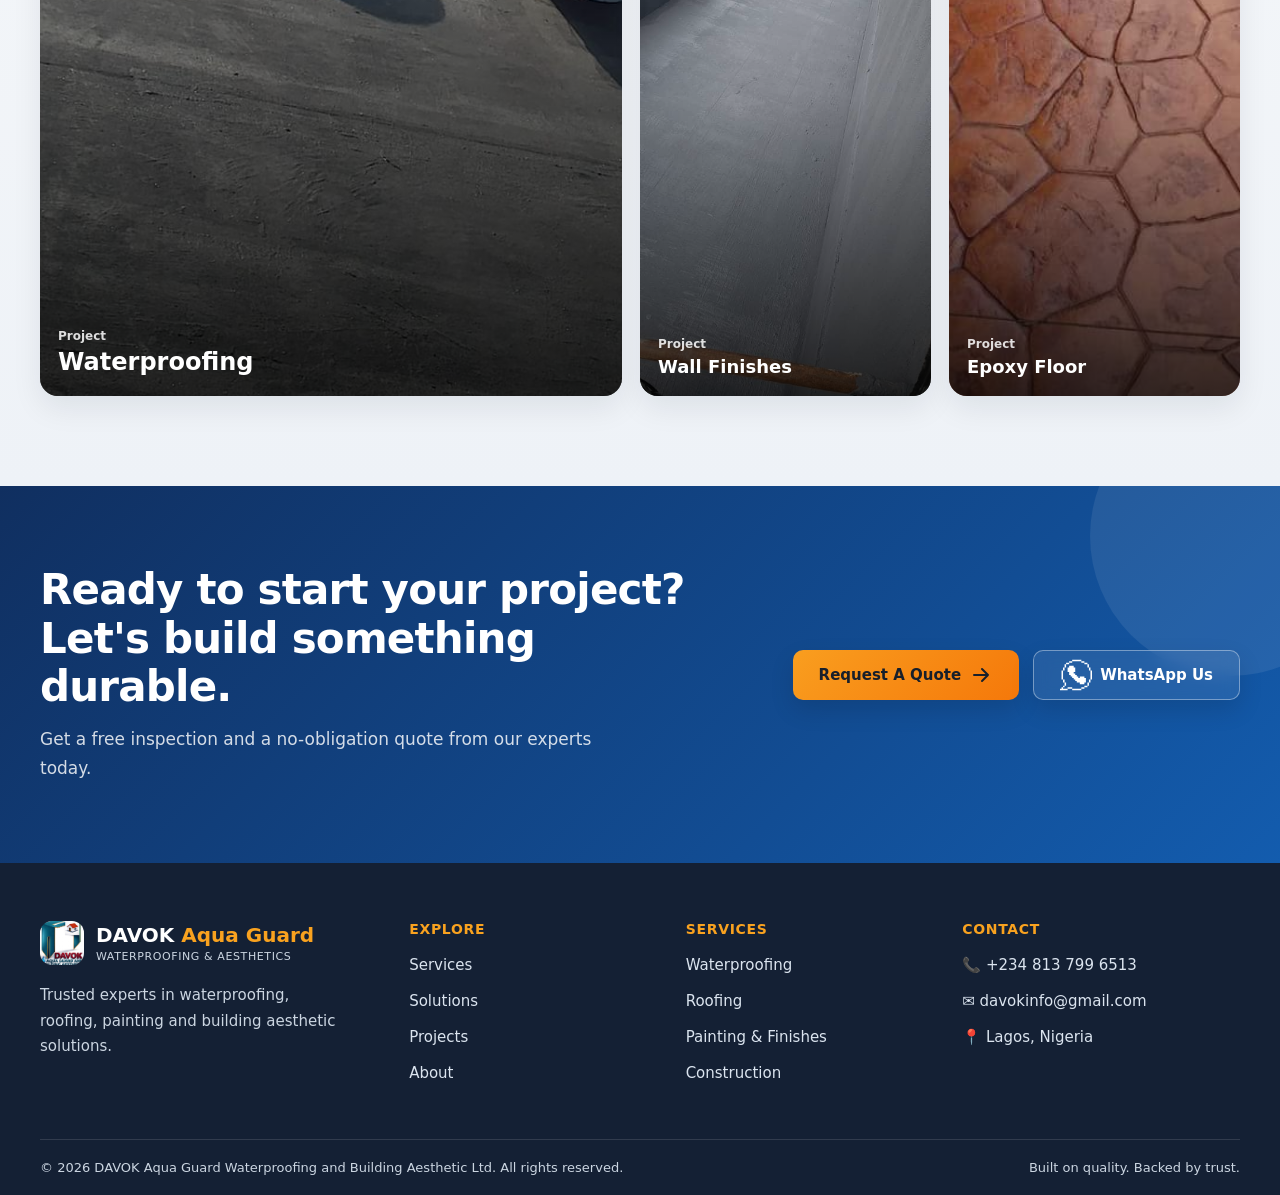
==== commit 90e193da: "Add files via upload" ====
--- a/index.html
+++ b/index.html
@@ -271,14 +271,14 @@
     </div>
 
     <!-- BUTTON (NOW PROPERLY CENTERED) -->
-    <div class="btn_wrapper">
+    <!-- <div class="btn_wrapper">
       <a href="#" class="v_a_projects">
         View All Projects 
         <svg xmlns="http://www.w3.org/2000/svg" width="24" height="24">
           <path fill="none" stroke="#171f2b" stroke-linecap="round" stroke-linejoin="round" stroke-width="2" d="M5 12h14m-6 6l6-6m-6-6l6 6"/>
         </svg>
       </a>
-    </div>
+    </div> -->
 
   </div>
 </section>
--- a/home.css
+++ b/home.css
@@ -304,7 +304,7 @@
 
 .hero_stats h3 {
   font-size: 26px;
-  color: #facc15;
+  color: #667085;
 }
 
 .hero_stats p {
